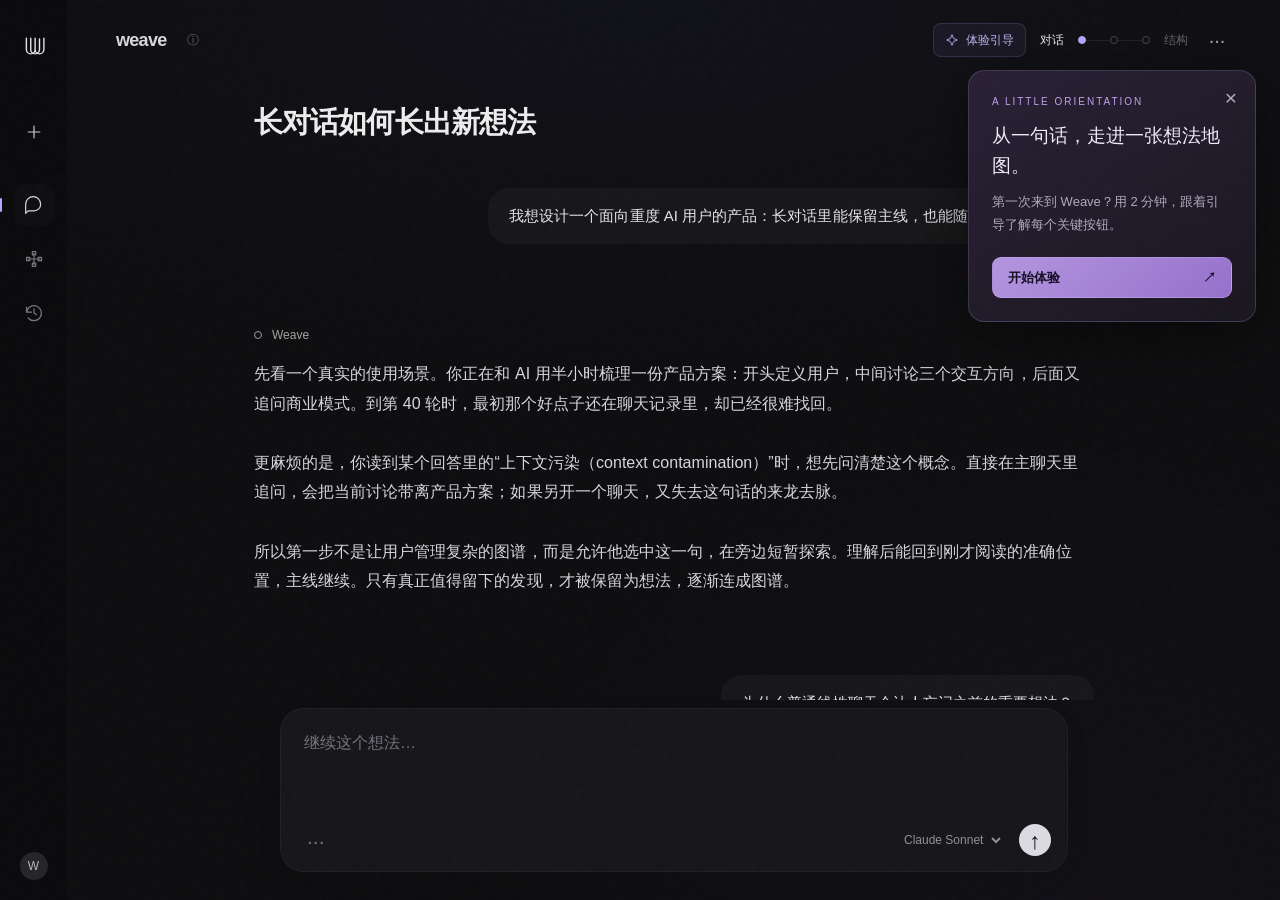
==== index.html @ 78c86c0d "Weave 静态演示：长对话 → 空间探索 → Idea Map 老师可直接在线体验引导流程；真实 Claude 对话与 CLI 执行仍需本地 node server.mjs。  Co-Authore" ====
<!doctype html>
<html lang="zh-CN">
<head>
  <meta charset="utf-8" />
  <meta name="viewport" content="width=device-width, initial-scale=1" />
  <meta name="theme-color" content="#0e0e10" />
  <title>Weave — 让想法自由展开</title>
  <link rel="stylesheet" href="weave-studio.css" />
  <link rel="stylesheet" href="weave-focus.css" />
  <link rel="stylesheet" href="weave-tour.css" />
  <script defer src="weave-v2.js"></script>
  <script defer src="chat-import.js"></script>
  <script defer src="weave-chat.js"></script>
  <script defer src="weave-studio.js"></script>
  <script defer src="weave-focus.js"></script>
  <script defer src="weave-tour.js"></script>
</head>
<body>
  <div class="shell chat-mode" id="app">
    <aside class="sidebar">
      <div class="brand">
        <div class="brand-symbol"><span class="brand-orbit orbit-a"></span><span class="brand-orbit orbit-b"></span><span class="brand-core"></span></div>
        <div><div class="brand-name">织思 <b>WEAVE</b></div><div class="brand-caption">EXPLORATION OS · PREVIEW 02</div></div>
      </div>
      <div class="sidebar-section-label">WORKSPACE <span>01 / 03</span></div>
      <button class="workspace-current" id="workspaceCurrent"><span class="workspace-glyph">✦</span><span><b>发散思维实验室</b><small>一场正在生长的探索</small></span><span class="chevron">⌄</span></button>
      <nav class="nav-list" aria-label="工作台导航">
        <button class="nav-button active" data-nav="chat"><span class="nav-glyph">☰</span><span>长对话</span><kbd>01</kbd></button>
        <button class="nav-button" data-nav="map"><span class="nav-glyph">◇</span><span>思维图谱</span><kbd>02</kbd></button>
        <button class="nav-button" data-nav="tasks"><span class="nav-glyph">◫</span><span>任务运行板</span><kbd id="taskNavCount">03</kbd></button>
        <button class="nav-button" data-nav="checkpoints"><span class="nav-glyph">◎</span><span>Checkpoint</span><kbd id="checkpointNavCount">06</kbd></button>
      </nav>
      <div class="chat-history" id="chatHistoryWrap"><div class="sidebar-section-label">最近对话 <span>LOCAL</span></div><div class="chat-thread-list" id="chatThreadList"></div></div>
      <div class="sidebar-rule"></div>
      <div class="sidebar-section-label">LIVE GROWTH <span id="growthCount">67%</span></div>
      <div class="growth-card">
        <div class="growth-top"><span>思绪生长进度</span><span class="live-dot">正在浇灌</span></div>
        <div class="tree-stage">
          <div class="tree-halo"></div>
          <svg class="growth-tree" viewBox="0 0 180 120" aria-label="任务推进时逐渐长叶的树">
            <defs><linearGradient id="trunkGrad" x1="0" y1="1" x2="1" y2="0"><stop stop-color="#7563a5"/><stop offset="1" stop-color="#c4afff"/></linearGradient><linearGradient id="waterGrad" x1="0" y1="0" x2="0" y2="1"><stop stop-color="#b9dafa"/><stop offset="1" stop-color="#6579f3"/></linearGradient></defs>
            <ellipse cx="93" cy="110" rx="65" ry="7" fill="#554275" opacity=".23"/>
            <path class="tree-trunk" d="M92 109 C91 86 91 66 91 28 M91 73 C70 67 65 57 59 45 M92 63 C112 58 120 47 125 33 M91 48 C82 43 79 34 78 25" fill="none" stroke="url(#trunkGrad)" stroke-width="3.3" stroke-linecap="round"/>
            <path class="tree-vein" d="M92 104 C93 80 89 58 91 29" fill="none" stroke="#e1d4ff" stroke-width=".7" opacity=".65"/>
            <ellipse class="tree-leaf leaf-1" cx="56" cy="44" rx="12" ry="5" transform="rotate(24 56 44)"/>
            <ellipse class="tree-leaf leaf-2" cx="70" cy="58" rx="12" ry="5" transform="rotate(-24 70 58)"/>
            <ellipse class="tree-leaf leaf-3" cx="126" cy="31" rx="12" ry="5" transform="rotate(-28 126 31)"/>
            <ellipse class="tree-leaf leaf-4" cx="111" cy="50" rx="11" ry="5" transform="rotate(26 111 50)"/>
            <ellipse class="tree-leaf leaf-5" cx="78" cy="23" rx="11" ry="5" transform="rotate(35 78 23)"/>
            <ellipse class="tree-leaf leaf-6" cx="94" cy="26" rx="10" ry="5" transform="rotate(-58 94 26)"/>
            <path class="water-drop drop-a" d="M0 -6 C3 -2 5 0 5 3 A5 5 0 1 1 -5 3 C-5 0 -3 -2 0 -6" fill="url(#waterGrad)"/>
            <path class="water-drop drop-b" d="M0 -5 C3 -1 4 1 4 3 A4 4 0 1 1 -4 3 C-4 1 -3 -1 0 -5" fill="url(#waterGrad)"/>
          </svg>
          <div class="growth-number"><strong id="growthValue">67</strong><span>%</span></div>
        </div>
        <div class="growth-bottom"><span>每完成一个阶段，思路会长出新的枝叶</span><span class="growth-glint">✧</span></div>
      </div>
      <div class="sidebar-section-label tasks-label">ACTIVE TASKS <button id="openTaskBoard">查看全部 →</button></div>
      <div class="sidebar-tasks" id="sidebarTasks"></div>
      <div class="sidebar-spacer"></div>
      <div class="connector-card" id="connectorCard"><div class="connector-icon">⌁</div><div><b id="connectorTitle">Claude Code</b><small id="connectorSubtitle">演示模式 · 未连接本地 CLI</small></div><span class="connector-light" id="connectorLight"></span></div>
      <button class="sidebar-connect" id="connectButton">连接本地 Claude Code <span>↗</span></button>
      <div class="sidebar-foot"><span class="person-avatar">L</span><span>Lin's workspace</span><span class="foot-menu">···</span></div>
    </aside>

    <main class="main-stage">
      <header class="topbar"><div class="topbar-left"><span class="topbar-crumb">WORKSPACES</span><span class="slash">/</span><span>发散思维实验室</span><span class="slash">/</span><strong>Idea Map</strong></div><div class="topbar-right"><div class="view-switch"><button class="view-button active" data-view="chat">对话</button><button class="view-button" data-view="map">图谱</button></div><span class="topbar-mode" id="topbarMode"><i></i> 演示运行</span><span class="topbar-divider"></span><button id="newExploration" class="topbar-button">＋ 新分支</button></div></header>
      <section class="stage-inner">
        <section class="chat-view" id="chatView" aria-label="原生长对话">
          <div class="chat-view-head"><div><div class="chat-overline">EXPLORATION CHAT <span class="chat-live-point"></span> <span id="chatTurnCount">0 条消息</span></div><h1 id="chatTopicTitle">长对话，从一个问题开始</h1><p>让想法先自然发生；当你需要看清脉络，再整理成 Idea Map。</p></div><button class="convert-button" id="convertChatButton">◇　整理为 Idea Map</button></div>
          <div class="chat-scroll" id="chatScroll"><div class="chat-messages" id="chatMessages"></div></div>
          <div class="chat-composer-wrap"><form class="chat-composer" id="chatComposer"><textarea id="chatInput" rows="3" placeholder="继续这个问题，或提出一个突然想到的侧问题…" spellcheck="false"></textarea><div class="chat-compose-bottom"><span class="chat-composer-hint">每一轮都会保留在这里，之后可整理成图谱</span><div class="chat-compose-controls"><select id="chatModelSelect" aria-label="聊天模型"><option value="sonnet">Claude Sonnet</option><option value="opus">Claude Opus</option><option value="haiku">Claude Haiku</option></select><select id="chatModeSelect" aria-label="聊天模式"><option value="demo">演示聊天</option><option value="real" disabled>本地 Claude Code</option></select><button id="chatSend" aria-label="发送消息">↑</button></div></div></form><div class="chat-bottom-note" id="chatBottomNote">演示聊天会显示模拟回复；连接本地服务后可使用真实 Claude Code 对话。</div></div>
        </section>
        <div class="page-heading"><div><div class="overline"><span class="overline-line"></span> PROJECT / 001　·　ACTIVE EXPLORATION</div><h1>让思路，<em>自由生长。</em></h1><p>把发散的对话长成可导航的图谱，再把每一个想法交给执行代理。</p></div><div class="heading-stat"><span class="heading-stat-number" id="headlineNodeCount">18</span><span>个想法节点<br/>持续生长中</span></div></div>
        <section class="graph-panel" aria-label="交互思维图谱">
          <div class="graph-header"><div class="graph-title-group"><div class="graph-title-icon">◇</div><div><strong>思维图谱 <span>IDEA MAP</span></strong><small id="graphMeta">18 nodes · 4 branches</small></div></div><div class="graph-tools"><button class="tool-button" id="collapseAll" title="折叠或展开所有一级分支">▤ <span>折叠全部</span></button><button class="tool-button" id="focusSelected" title="定位当前节点">⊙ <span>定位</span></button><button class="tool-button" id="fitMap" title="适配全图">⌗ <span>全图</span></button><span class="tool-separator"></span><button class="tool-button square" id="zoomOut" aria-label="缩小">−</button><span id="zoomValue" class="zoom-value">78%</span><button class="tool-button square" id="zoomIn" aria-label="放大">＋</button></div></div>
          <div class="graph-viewport" id="graphViewport"><div class="graph-ambient ambient-one"></div><div class="graph-ambient ambient-two"></div><div class="graph-world" id="graphWorld"><svg id="graphEdges" class="graph-edges"></svg><div id="graphNodes"></div></div><div class="canvas-caption"><span class="caption-mouse">↕</span> 拖动画布 · 滚轮缩放 · 点击节点聚焦 <span class="caption-break">·</span> 节点右上角可展开 / 折叠</div><div class="minimap-wrap"><div class="minimap-head">NAVIGATOR <span>◇</span></div><svg id="minimap" viewBox="0 0 176 105" aria-label="图谱小地图"></svg></div></div>
          <div class="graph-bottom"><div class="legend"><span><i class="legend-dot done"></i>已完成</span><span><i class="legend-dot running"></i>运行中</span><span><i class="legend-dot review"></i>待验收</span><span><i class="legend-dot queued"></i>待探索</span></div><button class="quiet-link" id="resetSample">重置示例 ↺</button></div>
        </section>
        <section class="execution-strip"><div class="strip-icon"><span class="strip-pulse"></span>⌁</div><div class="strip-copy"><div class="strip-kicker">ORCHESTRATION / 当前执行流</div><strong id="stripTitle">分支上下文传递方案</strong><small id="stripSubtitle">演示任务运行中 · 进度与浇灌动画同步</small></div><div class="strip-track"><span id="stripFill"></span><i class="strip-drop"></i></div><div class="strip-percent" id="stripPercent">64%</div><button id="showRunningNode" class="strip-arrow" title="定位任务节点">↗</button></section>
      </section>
    </main>

    <aside class="inspector"><div class="inspector-top"><div class="inspector-label">NODE INSPECTOR <span>✧</span></div><div class="selected-state"><span class="state-dot" id="stateDot"></span><span id="stateText">RUNNING</span></div></div><div class="inspector-heading"><div class="node-kicker" id="nodeKicker">EXECUTION / 03</div><h2 id="inspectorTitle">分支上下文传递方案</h2><p id="inspectorSummary"></p><div class="node-path" id="nodePath"></div></div><div class="inspector-tabs"><button class="tab active" data-tab="overview">概览</button><button class="tab" data-tab="logs">运行日志 <span id="logCount">0</span></button><button class="tab" data-tab="accept">Checkpoint <span id="cpCount">0</span></button></div><div class="inspector-content">
      <div class="tab-panel active" id="panel-overview"><div class="field-caption">AGENT CONTROL <span>指挥当前节点</span></div><label class="field-label" for="promptEditor">分发 Prompt</label><textarea id="promptEditor" class="prompt-editor" spellcheck="false"></textarea><div class="field-grid"><label>执行模型<select id="modelSelect"><option value="sonnet">Claude Sonnet</option><option value="opus">Claude Opus</option><option value="haiku">Claude Haiku</option></select></label><label>执行权限<select id="permissionSelect"><option value="plan">Plan · 只规划</option><option value="default">Default · 可执行</option></select></label></div><label class="mode-row">执行方式<select id="executionMode"><option value="demo">演示运行</option><option value="real" disabled>本地 Claude Code（未连接）</option></select></label><div class="action-row"><button class="primary-action" id="dispatchButton"><span>↗</span> 分发给执行代理</button><button class="secondary-action" id="cancelButton" title="停止当前任务">■</button></div><div class="run-hint" id="runHint">演示运行会生成模拟进度与日志。启动本地桥接后才会调用 CLI。</div><div class="inspector-rule"></div><div class="field-caption">BRANCH CONTROL <span>整理思路</span></div><div class="branch-actions"><button id="addBranchButton">＋ 添加子分支</button><button id="toggleBranchButton">⊞ 折叠子分支</button></div><div class="node-stats"><div><span>状态</span><b id="nodeStatus">运行中</b></div><div><span>执行模型</span><b id="nodeModel">Claude Sonnet</b></div><div><span>已用时间</span><b id="nodeElapsed">00:24</b></div></div></div>
      <div class="tab-panel" id="panel-logs"><div class="field-caption">EXECUTION LOG <span id="logsModeLabel">演示日志</span></div><div class="terminal-head"><span>● <span id="terminalTaskId">preview-session</span></span><span id="terminalStatus">RUNNING</span></div><div class="terminal" id="logList"></div><div class="process-evidence"><div><span>进程状态</span><b id="processStatus">模拟运行中</b></div><div><span>退出码</span><b id="exitCode">—</b></div><div><span>输出事件</span><b id="outputCount">0</b></div></div></div>
      <div class="tab-panel" id="panel-accept"><div class="field-caption">CHECKPOINTS <span>节点执行轨迹</span></div><div id="checkpointList" class="checkpoint-list"></div><button id="addCheckpointButton" class="add-checkpoint">＋ 记录 checkpoint</button><div class="inspector-rule"></div><div class="field-caption">ACCEPTANCE <span>人工验收</span></div><div class="accept-grid"><div><span>任务运行</span><b id="acceptRunState">—</b></div><div><span>产出记录</span><b id="acceptOutputState">—</b></div><div><span>验收结论</span><b id="acceptVerdict">待验收</b></div></div><textarea id="acceptNote" class="accept-note" placeholder="写下验收依据或需要修改的地方…"></textarea><div class="accept-actions"><button id="acceptPass">✓ 验收通过</button><button id="acceptNeedsWork">↶ 需要修改</button></div><p class="accept-disclaimer">验收由你确认；进程退出与日志仅是辅助证据。</p></div>
    </div><div class="inspector-footer"><span class="footer-spark">✧</span><span id="inspectorFooterText">选中图谱节点，查看它的上下文与执行状态。</span></div></aside>
  </div>
  <div class="dialog-backdrop" id="branchDialog" role="dialog" aria-modal="true" aria-labelledby="dialogTitle"><div class="dialog"><div class="dialog-eyebrow">NEW BRANCH <button id="closeDialog" aria-label="关闭">×</button></div><h3 id="dialogTitle">从这个想法，长出新分支</h3><p id="dialogParent"></p><label>分支标题<input id="branchTitle" maxlength="48" placeholder="例如：如何设计任务验收？" /></label><label>给执行代理的初始 Prompt<textarea id="branchPrompt" placeholder="这个分支想探索什么？也可以稍后再写。"></textarea></label><div class="dialog-actions"><button id="cancelDialog">取消</button><button id="createBranch">创建分支 ↗</button></div></div></div>
  <div class="dialog-backdrop" id="convertDialog" role="dialog" aria-modal="true" aria-labelledby="convertTitle"><div class="convert-panel"><div class="convert-topline"><span>CHAT → IDEA MAP</span><button id="closeConvert" aria-label="关闭">×</button></div><div class="convert-heading"><div><h3 id="convertTitle">把长聊天，整理成可管理的想法</h3><p>先抽出候选结构，再由你决定哪些想法进入图谱。</p></div><span id="convertTurnBadge">0 轮对话</span></div><div class="convert-steps"><div><b>01</b><span>对话来源</span></div><i></i><div><b>02</b><span>候选结构</span></div><i></i><div><b>03</b><span>人工确认</span></div></div><div class="convert-toolbar"><div><strong id="convertStats">0 个候选节点</strong><span id="convertMethod">基础规则整理</span></div><button id="aiRefineButton" disabled>✦ Claude 辅助精整</button></div><div class="convert-warning" id="convertWarning"></div><div class="candidate-list" id="candidateList"></div><div class="convert-bottom"><span>可修改标题、父节点与采纳范围。导入后仍可在图谱中折叠和继续执行。</span><div><button id="cancelConvert">返回聊天</button><button id="applyConvert">生成 Idea Map →</button></div></div></div></div>
  <div class="toast" id="toast" role="status"></div>
</body>
</html>
---- weave-studio.css ----
/* Weave — one canvas, with structure revealed progressively. */
:root{color-scheme:dark;--bg:#0e0e10;--surface:#151518;--raised:#1b1b1f;--ink:rgba(255,255,255,.92);--secondary:rgba(255,255,255,.62);--muted:rgba(255,255,255,.36);--line:rgba(255,255,255,.07);--accent:#b7a6ff;--ui:Inter,"SF Pro Display","SF Pro Text",-apple-system,BlinkMacSystemFont,"Segoe UI","PingFang SC","Microsoft YaHei",sans-serif;--ease:cubic-bezier(.2,.8,.2,1)}
*{box-sizing:border-box}html,body{margin:0;height:100%;min-width:320px}body{font:14px/1.5 var(--ui);color:var(--ink);background:var(--bg);-webkit-font-smoothing:antialiased}button,input,textarea,select{font:inherit;color:inherit}button{cursor:pointer;background:none;border:0}button:disabled{opacity:.35;cursor:not-allowed}button{transition:background .16s,color .16s,transform .16s var(--ease)}button:hover:not(:disabled){background:#ffffff07}button:focus-visible,a:focus-visible,[tabindex]:focus-visible{outline:2px solid var(--accent);outline-offset:4px}textarea:focus,input:focus,select:focus{outline:none}::selection{background:#b7a6ff30}button svg{width:20px;height:20px;display:block}::-webkit-scrollbar{width:5px}::-webkit-scrollbar-thumb{background:#ffffff1d;border-radius:10px}::-webkit-scrollbar-track{background:transparent}[hidden],#legacyUI{display:none!important}
.shell{display:flex;height:100dvh;overflow:hidden;background:radial-gradient(ellipse 65% 42% at 50% 0,rgba(100,120,255,.035),transparent),radial-gradient(ellipse 45% 55% at 82% 100%,rgba(180,100,255,.022),transparent),var(--bg)}.shell:after{content:"";position:fixed;inset:0;opacity:.018;pointer-events:none;z-index:300;background-image:url("data:image/svg+xml,%3Csvg viewBox='0 0 160 160' xmlns='http://www.w3.org/2000/svg'%3E%3Cfilter id='n'%3E%3CfeTurbulence type='fractalNoise' baseFrequency='.84' numOctaves='3' stitchTiles='stitch'/%3E%3C/filter%3E%3Cpath fill='%23fff' filter='url(%23n)' d='M0 0h160v160H0z'/%3E%3C/svg%3E")}
.sidebar{width:68px;flex:none;display:flex;align-items:center;flex-direction:column;padding:28px 0 20px;border-right:1px solid #ffffff04;z-index:60;background:#0c0c0ee8}.rail-mark{width:36px;height:36px;margin-bottom:47px;color:#e5e3eb;display:grid;place-items:center}.rail-mark svg{width:28px;height:28px}.rail-button{position:relative;width:42px;height:42px;display:grid;place-items:center;border-radius:12px;color:#77777f;margin-bottom:12px}.rail-button:hover{color:#eeeeef;transform:translateY(-1px)}.rail-button.active{color:#d9d5e4;background:#ffffff04}.rail-button.active:before{content:"";position:absolute;left:-13px;height:14px;width:2px;background:var(--accent);border-radius:2px}.rail-new{margin-bottom:31px;color:#c9c9ce}.rail-gap{flex:1}.rail-avatar{width:28px;height:28px;border-radius:50%;background:#25252a;color:#b7b7c0;font-size:12px}.rail-button[data-tip]:after{content:attr(data-tip);position:absolute;left:51px;top:8px;background:#242429;padding:6px 11px;border-radius:7px;font-size:12px;white-space:nowrap;opacity:0;visibility:hidden;transition:opacity .18s;pointer-events:none;color:#ddd}.rail-button:hover:after,.rail-button:focus-visible:after{opacity:1;visibility:visible}.map-plus{position:absolute;left:34px;top:-3px;color:var(--accent);font-size:13px;opacity:0}.map-plus.show{animation:plusOne .8s var(--ease)}@keyframes plusOne{20%,65%{opacity:1;transform:translateY(-6px)}100%{opacity:0;transform:translateY(-12px)}}
.main-stage{position:relative;flex:1;min-width:0;display:flex;flex-direction:column;transition:padding-right .32s var(--ease);overflow:hidden}.topbar{height:80px;flex:none;display:flex;align-items:center;justify-content:space-between;padding:0 48px;z-index:12}.topbar-left{display:flex;align-items:center;gap:12px;color:var(--muted);font-size:13px}.topbar-left strong{font-weight:400}.wordmark{font-size:18px;color:#d7d7de;font-weight:600;letter-spacing:-.7px}.topbar-left>strong{display:none}.topbar-right{display:flex;gap:12px;align-items:center}.semantic-control{display:flex;align-items:center;gap:12px;color:var(--muted)}.semantic-control button{font-size:12px;padding:7px 2px;color:var(--muted);border-radius:4px}.semantic-control button.active{color:var(--ink)}.semantic-track{width:72px;display:flex;justify-content:space-between;position:relative;align-items:center}.semantic-track:before{content:"";height:1px;background:#ffffff13;position:absolute;left:3px;right:3px}.semantic-track button{width:8px;height:8px;border-radius:50%;padding:0;border:1px solid #48484f;background:var(--bg);z-index:1}.semantic-track button.active{background:var(--accent);border-color:var(--accent)}.topbar-menu{color:var(--secondary);font-size:20px;width:30px;border-radius:6px}.stage-inner{flex:1;min-height:0;position:relative;display:flex;flex-direction:column}.chat-view{flex:1;min-height:0;display:none;flex-direction:column;position:relative}.chat-mode .chat-view{display:flex}.chat-view-head{width:min(840px,calc(100% - 96px));margin:24px auto 0;display:flex;align-items:center;justify-content:space-between;gap:24px;padding-bottom:28px}.chat-view-head h1{font-size:29px;letter-spacing:-.9px;font-weight:600;line-height:1.3;margin:0;max-width:640px}.chat-overline,.chat-view-head p{display:none}.convert-button{flex:none;display:flex;align-items:center;gap:8px;font-size:13px;color:var(--secondary);padding:7px 0;border-radius:5px;white-space:nowrap}.convert-button svg{width:16px;height:16px}.convert-button:hover{color:var(--ink)}.chat-scroll{flex:1;min-height:0;overflow:auto;scroll-behavior:auto}.chat-messages{width:min(840px,calc(100% - 96px));margin:0 auto;padding:18px 0 60px;display:flex;flex-direction:column;gap:43px}.chat-message{display:flex;position:relative;gap:14px;max-width:100%;transition:opacity .3s,transform .6s var(--ease)}.chat-message-body{min-width:0;flex:1}.chat-message.assistant{padding-left:0}.chat-avatar{display:none}.chat-message-meta{display:flex;align-items:center;gap:8px;font-size:12px;margin-bottom:15px;color:var(--muted)}.chat-message-meta strong{font-weight:500;color:var(--secondary)}.chat-message-meta strong:before{content:"";width:6px;height:6px;display:inline-block;margin-right:10px;border:1px solid #9b9ba4;border-radius:50%}.chat-message-meta>span{display:none}.chat-message-text{font-size:16px;line-height:1.85;white-space:pre-wrap;overflow-wrap:anywhere;color:#d7d7dd;letter-spacing:.03px}.chat-message.user{align-self:flex-end;max-width:82%;margin-bottom:3px}.chat-message.user .chat-message-text{padding:15px 21px;background:#ffffff08;border:0;border-radius:21px;color:#e4e4e9;font-size:15px;line-height:1.75}.chat-message.user .chat-message-meta{display:none}.chat-message-tools{display:flex;gap:20px;margin-top:14px;opacity:0;transition:opacity .18s}.chat-message:hover .chat-message-tools,.chat-message:focus-within .chat-message-tools{opacity:1}.chat-message-tools button{font-size:12px;color:var(--muted);padding:2px 0}.chat-message-tools button.pinned{color:var(--accent)}.chat-typing{font-size:14px;color:var(--muted)}.chat-typing i{display:inline-block;width:3px;height:3px;background:#888;margin-right:4px;border-radius:50%}.chat-composer-wrap{flex:none;width:min(788px,calc(100% - 80px));margin:0 auto;padding:8px 0 28px;position:relative}.chat-composer{border:1px solid #ffffff0b;background:#19191ce8;border-radius:24px;box-shadow:0 8px 25px #00000017;overflow:hidden}.chat-composer:focus-within{border-color:#ffffff23}.chat-composer textarea{width:100%;padding:20px 23px 4px;border:0;background:none;resize:none;min-height:78px;max-height:170px;font-size:16px;line-height:1.75}.chat-composer textarea::placeholder{color:#73737d}.chat-compose-bottom{display:flex;align-items:center;justify-content:space-between;padding:0 16px 13px 20px;min-height:40px}.chat-composer-hint{display:none}.chat-compose-controls{display:flex;gap:15px;align-items:center;margin-left:auto}.chat-compose-controls select{background:none;border:0;color:#90909b;font-size:12px;max-width:155px;padding:4px}.chat-compose-controls select option{background:#202025}.composer-options{font-size:21px;color:#72727c;padding:2px 6px;border-radius:6px}#chatSend{width:32px;height:32px;display:grid;place-items:center;background:#dcdbe2;color:#17171b;border-radius:50%;font-size:23px;padding:0}#chatSend:hover{background:white;transform:translateY(-1px)}.chat-bottom-note{display:none}.chat-bottom-note.error{display:block;color:#d5a3a3;font-size:12px;margin-top:9px}.home-mode .chat-view-head,.home-mode .chat-scroll{display:none}.empty-welcome{display:none}.home-mode .empty-welcome{display:block;width:min(740px,calc(100% - 80px));margin:clamp(55px,15vh,180px) auto 35px}.empty-welcome h1{font-size:34px;font-weight:500;letter-spacing:-1px;margin:0 0 12px}.empty-welcome p{color:var(--muted);font-size:15px;margin:0}.home-mode .chat-composer-wrap{margin-top:0}.sample-link{font-size:13px;color:var(--secondary);margin-top:20px;padding:8px 0}.chat-welcome{display:none}
.history-popover,.settings-popover{display:none;position:fixed;z-index:100;left:80px;top:135px;width:288px;max-height:65vh;overflow:auto;background:#18181cf7;border:1px solid var(--line);border-radius:14px;padding:18px;box-shadow:0 12px 40px #0003}.history-popover.show,.settings-popover.show{display:block;animation:surfaceIn .2s var(--ease)}.history-head{display:flex;justify-content:space-between;align-items:center;margin-bottom:20px;color:var(--secondary);font-size:13px}.chat-history{display:flex;flex-direction:column}.sidebar-section-label{display:none}.chat-thread-list{display:flex;flex-direction:column;gap:4px}.chat-thread{display:flex;width:100%;align-items:center;text-align:left;color:#acacb5;padding:10px;border-radius:8px;font-size:13px}.chat-thread.active{background:#ffffff06;color:#eee}.thread-name{white-space:nowrap;overflow:hidden;text-overflow:ellipsis}.thread-mark,.thread-count{display:none}.thread-rename{width:100%;background:#222228;border:1px solid var(--line);padding:10px;border-radius:7px}.settings-popover{top:auto;bottom:65px}.settings-popover label{display:block;color:var(--secondary);font-size:13px;margin:10px 0}.settings-popover select{width:100%;padding:9px;border:1px solid var(--line);border-radius:7px;background:#222226}.settings-popover p{font-size:12px;color:var(--muted);line-height:1.7}.mode-indicator{font-size:12px;color:var(--muted);background:none;padding:0;cursor:help;margin-left:8px}
.page-heading,.execution-strip,.graph-bottom,.graph-title-group,.minimap-wrap,.canvas-caption,.graph-ambient{display:none}.graph-panel{display:flex;flex:1;min-height:0;position:relative;overflow:hidden}.chat-mode .graph-panel{display:none}.graph-header{position:absolute;left:50%;bottom:28px;transform:translateX(-50%);z-index:6;display:flex;background:#18181ccf;border:1px solid #ffffff05;border-radius:14px;padding:6px 10px;backdrop-filter:blur(8px)}.graph-tools{display:flex;align-items:center;gap:7px}.tool-button{height:30px;color:var(--secondary);font-size:16px;border-radius:7px;padding:0 8px}.tool-button span{font-size:12px;margin-left:3px}.tool-separator{height:16px;width:1px;background:var(--line);margin:0 4px}.zoom-value{font-size:12px;color:var(--muted);min-width:35px;text-align:center}.graph-viewport{position:relative;flex:1;overflow:hidden;cursor:grab;background:radial-gradient(ellipse 70% 65% at 50% 45%,#7796ff05,transparent);touch-action:none}.graph-viewport.dragging{cursor:grabbing}.graph-world{position:absolute;left:0;top:0;transform-origin:0 0;will-change:transform}.graph-edges{position:absolute;inset:0;overflow:visible;pointer-events:none}.edge-base{fill:none;stroke:#ffffff19;stroke-width:1.15;transition:stroke .2s}.edge-base.selected,.edge-base.connected{stroke:#b7a6ff85}.edge-water{fill:none;stroke:#b7a6ff6b;stroke-width:1;stroke-dasharray:7 45;animation:stream 2.5s linear infinite}.graph-edges>circle{display:none}@keyframes stream{to{stroke-dashoffset:-52}}.graph-node{position:absolute;width:234px;height:44px;transform:translate(-50%,-50%);border:1px solid #ffffff09;border-radius:13px;background:#18181bd9;display:flex;align-items:center;padding:0 17px;gap:10px;cursor:pointer;transition:background .16s,border-color .16s,box-shadow .16s;box-shadow:none}.graph-node:hover{background:#202025;border-color:#ffffff1f;transform:translate(-50%,-50%) scale(1.015)}.graph-node.selected{border-color:#b7a6ff6b;background:#1b1b21;box-shadow:0 0 20px #b7a6ff07}.graph-node.root{font-weight:600;background:#1c1c20;width:244px}.node-title{white-space:nowrap;overflow:hidden;text-overflow:ellipsis;font-size:14px;font-weight:400;line-height:1.4;flex:1}.root .node-title{font-weight:600}.node-kind-dot{width:4px;height:4px;border-radius:50%;background:#73737f;flex:none}.graph-node[data-kind=QUESTION] .node-kind-dot{background:none;border:1px solid #777782;width:5px;height:5px}.graph-node[data-kind=INSIGHT] .node-kind-dot{border-radius:1px;transform:rotate(45deg);background:#aca5bf}.graph-node[data-kind=DECISION] .node-kind-dot{width:6px;border-radius:1px}.graph-node.selected .node-kind-dot{background:var(--accent)}.node-fold{width:18px;height:20px;border-radius:5px;color:#777781;font-size:13px;padding:0;flex:none;opacity:0}.graph-node:hover .node-fold,.graph-node:focus-within .node-fold,.node-fold.collapsed{opacity:1}.graph-node.task-active:after{content:"";position:absolute;inset:-3px;border:1px solid #b7a6ff25;border-top-color:#b7a6ff90;border-radius:16px;animation:taskPulse 2s ease-in-out infinite}@keyframes taskPulse{50%{opacity:.25}}
.inspector{display:none;position:fixed;right:36px;top:105px;width:350px;max-height:calc(100dvh - 145px);z-index:45;background:#18181cf7;border:1px solid var(--line);border-radius:18px;box-shadow:0 16px 42px #0002;overflow:auto}.inspector-open:not(.chat-mode) .inspector{display:flex;flex-direction:column;animation:surfaceIn .24s var(--ease)}.inspector-top{display:flex;justify-content:flex-end;padding:14px 17px 0;flex:none}.inspector-label,.selected-state,.inspector-heading,.inspector-tabs,.inspector-content,.inspector-footer{display:none}.inspector-close{font-size:21px;color:var(--muted);width:25px;height:25px;border-radius:6px}.execution-sheet{display:none;position:fixed;z-index:150;right:22px;top:22px;bottom:22px;width:410px;max-width:calc(100vw - 32px);background:#17171b;border:1px solid var(--line);border-radius:20px;box-shadow:-20px 0 80px #0004;flex-direction:column;overflow:hidden}.execution-sheet.show{display:flex;animation:surfaceIn .25s var(--ease)}.execution-head{display:flex;justify-content:space-between;padding:25px 25px 10px;font-size:18px}.execution-head button{font-size:23px;color:var(--muted)}.execution-sheet .inspector-tabs{display:flex;gap:20px;padding:10px 25px;border-bottom:1px solid var(--line)}.tab{padding:10px 0;color:var(--muted);font-size:13px}.tab.active{color:var(--ink)}.tab span{font-size:11px;margin-left:5px;color:var(--muted)}.execution-sheet .inspector-content{display:block;overflow:auto;flex:1}.tab-panel{display:none;padding:24px}.tab-panel.active{display:block}.field-caption,.run-hint,.node-stats,.inspector-rule,.branch-actions,.accept-disclaimer{display:none}.field-label{display:block;font-size:13px;color:var(--secondary);margin-bottom:10px}.prompt-editor,.accept-note{width:100%;background:#202024;border:1px solid var(--line);border-radius:11px;padding:13px;line-height:1.7;font-size:14px;min-height:135px;resize:vertical}.field-grid{display:grid;grid-template-columns:1fr 1fr;gap:12px;margin-top:18px}.field-grid label,.mode-row{font-size:12px;color:var(--secondary)}.field-grid select,.mode-row select{display:block;width:100%;background:#202024;border:1px solid var(--line);border-radius:8px;padding:9px;margin-top:7px;font-size:12px}.mode-row{display:block;margin-top:20px}.action-row{display:flex;gap:8px;margin-top:24px}.primary-action{flex:1;background:#dddbe5;color:#17171b;padding:10px;border-radius:9px;font-size:13px}.secondary-action{padding:10px 15px;border:1px solid var(--line);border-radius:9px}.terminal-head{font-size:12px;color:var(--muted);display:flex;justify-content:space-between;margin-bottom:15px}.terminal{font:12px/1.8 ui-monospace,Consolas,monospace;white-space:pre-wrap;overflow-wrap:anywhere;max-height:50vh;overflow:auto}.timestamp{color:var(--muted);margin-right:8px}.log-entry{margin-bottom:8px}.process-evidence,.accept-grid{display:flex;gap:15px;margin-top:25px;border-top:1px solid var(--line);padding-top:18px}.process-evidence span,.accept-grid span{display:block;font-size:12px;color:var(--muted)}.process-evidence b,.accept-grid b{font-size:13px;font-weight:500}.checkpoint-item{padding:14px 0;border-bottom:1px solid var(--line)}.checkpoint-item b,.checkpoint-item small,.checkpoint-item em{display:block;font-size:13px;font-weight:400}.checkpoint-item small,.checkpoint-item em{color:var(--muted);font-size:12px;margin-top:7px}.add-checkpoint{padding:14px 0;color:var(--secondary)}.empty-list{color:var(--muted);font-size:13px}.accept-note{margin-top:22px;min-height:90px}.accept-actions{display:flex;gap:10px;margin-top:15px}.accept-actions button{border:1px solid var(--line);border-radius:7px;padding:9px;font-size:12px}
.dialog-backdrop{display:none;position:fixed;inset:0;z-index:170;background:#08080ba8;backdrop-filter:blur(4px);align-items:center;justify-content:center}.dialog-backdrop.show{display:flex}.dialog{width:min(420px,calc(100vw - 32px));background:#1b1b20;border:1px solid var(--line);border-radius:18px;padding:28px}.dialog-eyebrow{display:flex;justify-content:space-between;color:var(--muted);font-size:12px}.dialog h3{font-size:22px;font-weight:500;margin:18px 0}.dialog p{color:var(--muted);font-size:13px}.dialog label{display:block;margin-top:20px;font-size:13px;color:var(--secondary)}.dialog input,.dialog textarea{display:block;width:100%;margin-top:9px;background:#25252b;border:1px solid var(--line);padding:12px;border-radius:8px}.dialog textarea{min-height:85px;resize:vertical}.dialog-actions{display:flex;gap:10px;justify-content:flex-end;margin-top:24px}.dialog-actions button{padding:9px 14px;border-radius:8px;background:#ffffff08}.dialog-actions button:last-child{background:#dddbe5;color:#17171b}.toast{position:fixed;left:50%;bottom:22px;transform:translate(-50%,10px);opacity:0;pointer-events:none;background:#25252b;border:1px solid var(--line);border-radius:9px;padding:10px 16px;z-index:200;color:#ddd;font-size:13px;transition:.2s}.toast.show{opacity:1;transform:translate(-50%,0)}
.hybrid-mode .chat-messages{transform:translateX(-65px);max-width:730px}.hybrid-mode .chat-view-head{transform:translateX(-45px);max-width:760px}.structure-note{position:absolute;left:calc(100% + 36px);top:12px;width:145px;font-size:12px;color:#a29aaa;line-height:1.6;padding-left:16px;border-left:1px solid #b7a6ff30;animation:surfaceIn .35s var(--ease)}.structure-note:before{content:"";position:absolute;left:-3px;top:5px;width:5px;height:5px;border-radius:50%;background:#b7a6ff91}.structure-note span{display:block;color:var(--muted);font-size:12px;margin-bottom:5px}.shape-overlay{position:fixed;inset:0;z-index:80;pointer-events:none}.shape-clone{position:fixed;padding:10px 16px;font-size:14px;line-height:22px;border:1px solid #b7a6ff19;border-radius:12px;background:#1c1c21;white-space:nowrap;overflow:hidden;text-overflow:ellipsis;transform-origin:0 0;color:#dedce5;will-change:transform,opacity}.shape-clone:before{content:"";display:inline-block;width:4px;height:4px;border-radius:50%;background:#b7a6ff9c;margin-right:10px;vertical-align:3px}.shape-dim .chat-message{opacity:.38}.shape-dim .chat-message.shape-source{opacity:.9}.shape-source .chat-message-text{background-image:linear-gradient(#b7a6ff38,#b7a6ff38);background-size:100% 1px;background-position:0 100%;background-repeat:no-repeat}.shape-transition .graph-panel{display:flex!important;position:absolute;inset:0;opacity:0;pointer-events:none}.shape-transition .chat-view{position:absolute;inset:0;display:flex!important}.shape-spatial .chat-view{opacity:0;transform:scale(.95);transition:opacity .8s,transform 1s var(--ease)}.shape-spatial .graph-panel{opacity:1;transition:opacity .8s}.shape-transition .graph-node,.shape-transition .edge-base,.shape-transition .edge-water,.shape-transition .graph-header{opacity:0}.shape-caption{position:fixed;left:50%;bottom:35px;transform:translateX(-50%);font-size:13px;color:var(--secondary);letter-spacing:.1px}.shape-reveal .edge-base{animation:edgeDraw .55s var(--ease) both}.shape-reveal .graph-node{animation:surfaceIn .4s var(--ease) both}@keyframes edgeDraw{from{stroke-dasharray:1000;stroke-dashoffset:1000;opacity:0}to{stroke-dasharray:1000;stroke-dashoffset:0;opacity:1}}@keyframes surfaceIn{from{opacity:0;transform:translateY(7px)}to{opacity:1;transform:translateY(0)}}.shape-reveal .graph-node{animation:nodeReveal .35s var(--ease) both}@keyframes nodeReveal{from{opacity:0}to{opacity:1}}
@media(min-width:1100px){.explore-open .main-stage{padding-right:430px}.explore-open .chat-view-head,.explore-open .chat-messages{width:calc(100% - 104px);max-width:760px}.explore-open .chat-view-head h1{font-size:27px}.explore-open .convert-button{font-size:12px}.explore-open .chat-composer-wrap{width:calc(100% - 104px)}.explore-open .semantic-control{opacity:.35}.explore-open .chat-composer{opacity:.4}}
@media(max-width:1100px){.inspector{right:24px}.hybrid-mode .chat-messages,.hybrid-mode .chat-view-head{transform:none;width:calc(100% - 120px);margin-left:36px;margin-right:84px}.structure-note{left:auto;right:-64px;width:45px;overflow:hidden;white-space:nowrap;font-size:0}.structure-note span{font-size:12px;writing-mode:vertical-rl}.chat-view-head h1{font-size:27px}.topbar{padding:0 32px}}
@media(max-width:800px){.sidebar{position:fixed;left:12px;top:14px;bottom:auto;width:auto;padding:0;border:0;background:none;flex-direction:row;gap:5px}.rail-mark,.rail-gap,.rail-avatar,.rail-button[data-tip=历史记录]{display:none}.rail-button,.rail-new{width:31px;height:32px;margin:0}.rail-button svg{width:17px;height:17px}.rail-button.active:before{display:none}.rail-button:after{display:none}.main-stage{width:100%}.topbar{height:64px;padding:0 20px;justify-content:flex-end}.topbar-left{display:none}.semantic-control{gap:7px}.semantic-control button{font-size:11px}.semantic-track{width:47px}.topbar-menu{display:none}.chat-view-head{width:calc(100% - 42px);margin-top:25px;padding-bottom:18px;align-items:flex-start}.chat-view-head h1{font-size:23px;letter-spacing:-.5px}.convert-button{font-size:12px;padding-top:5px}.chat-messages{width:calc(100% - 42px);padding-top:10px;gap:28px}.chat-message-text{font-size:15px;line-height:1.8}.chat-message.user{max-width:92%}.chat-message.user .chat-message-text{font-size:14px;padding:12px 17px}.chat-message-tools{opacity:1}.chat-composer-wrap{width:calc(100% - 28px);padding-bottom:14px}.chat-composer textarea{font-size:15px;min-height:66px;padding:15px 18px 3px}.chat-compose-bottom{padding-bottom:10px}.history-popover{left:14px;top:60px}.settings-popover{left:14px;bottom:20px}.inspector{top:90px;right:14px;width:min(350px,calc(100vw - 28px))}.graph-header{bottom:20px;padding:5px;max-width:95%}.tool-button span{display:none}.tool-button{padding:0 6px}.empty-welcome h1{font-size:27px}.empty-welcome p{font-size:14px}.hybrid-mode .chat-messages,.hybrid-mode .chat-view-head{width:calc(100% - 76px);margin-left:21px}.structure-note{right:-49px}.shape-caption{white-space:nowrap}.mode-indicator{display:none}}
@media(prefers-reduced-motion:reduce){*,*:before,*:after{scroll-behavior:auto!important;animation-duration:.01ms!important;animation-iteration-count:1!important;transition-duration:.01ms!important}}
.explore-open .chat-composer-wrap{max-width:788px}
---- weave-focus.css ----
/* Anchors and the optional floating thread. */
#exploreTooltip{display:none;position:fixed;z-index:140;background:#242429;border:1px solid #ffffff12;color:#e5e3ed;padding:8px 13px;border-radius:8px;font-size:12px;box-shadow:0 5px 20px #0002}#exploreTooltip.show{display:block;animation:surfaceIn .16s var(--ease)}.anchored-phrase{position:relative;color:inherit;border-bottom:1px solid #b7a6ff67;cursor:pointer;border-radius:2px;transition:background .18s}.anchored-phrase:hover{background:#b7a6ff0f}.anchored-phrase.active-anchor{background:#b7a6ff16;color:#e4defa}.anchored-phrase:after{content:"";display:inline-block;width:5px;height:5px;margin:0 4px 1px 6px;border:1px solid #9c91bf;border-radius:50%;transition:transform .16s}.anchored-phrase:hover:after{transform:scale(1.25)}.anchored-phrase.promoted:after{background:var(--accent);border-radius:1px;transform:rotate(45deg)}.anchored-phrase.resolved{border-bottom-color:#b7a6ff35}.anchored-phrase.anchor-flash{animation:anchorFlash .7s var(--ease)}@keyframes anchorFlash{0%,35%{background:#b7a6ff38;box-shadow:0 0 0 4px #b7a6ff12}100%{background:transparent;box-shadow:0 0 0 0 transparent}}
#explorePanel{position:fixed;z-index:42;right:28px;top:100px;bottom:40px;width:380px;display:flex;flex-direction:column;background:#141417ef;border-left:1px solid #ffffff09;border-radius:0 16px 16px 0;box-shadow:16px 20px 40px #0000000c;opacity:0;visibility:hidden;transform:translateX(14px);transition:opacity .28s var(--ease),transform .28s var(--ease),visibility .28s;pointer-events:none;overflow:hidden}.explore-open.thread-visible #explorePanel{visibility:visible;opacity:1;transform:translateX(0);pointer-events:auto}.explore-head{display:flex;align-items:center;justify-content:space-between;padding:12px 25px 16px;flex:none}.explore-kicker{font-size:13px;color:var(--secondary)}.explore-head h2{display:none}.explore-head button{font-size:22px;color:var(--muted);width:27px;height:27px;border-radius:6px}.explore-source{padding:9px 25px 22px;flex:none}.explore-source>span,.explore-source p{display:none}.explore-source blockquote{margin:0;font-size:14px;line-height:1.7;color:#a6a2b5;padding-left:13px;border-left:1px solid #b7a6ff45;max-height:120px;overflow:auto}.explore-scroll{min-height:0;flex:1;overflow:auto;padding:10px 25px 20px}.explore-messages{display:flex;flex-direction:column;gap:27px}.explore-message>span{display:block;font-size:12px;color:var(--muted);margin-bottom:10px}.explore-message p{font-size:15px;line-height:1.85;white-space:pre-wrap;overflow-wrap:anywhere;margin:0;color:#d5d5dc}.explore-message.user{align-self:flex-end;max-width:95%;padding:13px 16px;background:#ffffff05;border-radius:17px}.explore-message.user>span{display:none}.explore-message.user p{font-size:14px}.explore-wait{font-size:13px;color:var(--muted)}.explore-compose{padding:10px 22px 0}.explore-compose form{display:flex;align-items:flex-end;gap:8px;background:#1e1e23;border:1px solid #ffffff08;border-radius:16px;padding:13px}.explore-compose textarea{min-width:0;flex:1;resize:none;background:none;border:0;font-size:14px;line-height:1.7;min-height:48px;max-height:120px}.explore-compose textarea::placeholder{color:#676773}.explore-compose button{width:26px;height:26px;border-radius:50%;background:#d8d5e2;color:#17171b;font-size:19px;padding:0;flex:none}.explore-compose>p{display:none}.explore-compose>p.error{display:block;color:#d6a3a3;font-size:12px}.explore-actions{padding:17px 23px 20px;display:flex;align-items:center;justify-content:space-between;gap:12px}.explore-actions button{font-size:13px;color:var(--secondary);border-radius:7px;padding:7px 4px;white-space:nowrap}.explore-actions button:last-child{color:#d4cced}.explore-actions button:hover{color:var(--ink)}#returnCue{display:none!important}#threadStrand{position:fixed;inset:0;width:100vw;height:100vh;pointer-events:none;z-index:41;overflow:visible}#threadStrand path{fill:none;stroke:#b7a6ff74;stroke-width:1;stroke-linecap:round}#threadStrand circle{fill:#b7a6ff}.thread-kept-preview{position:fixed;z-index:180;padding:10px 17px;max-width:230px;overflow:hidden;text-overflow:ellipsis;white-space:nowrap;font-size:13px;border-radius:12px;border:1px solid #b7a6ff55;background:#1d1c23;color:#ddd8e9;pointer-events:none}
#focusInspector{padding:0 24px 24px;min-height:0}.focus-field{padding:12px 0}.focus-field>span{display:none}.focus-field h3{font-size:21px;line-height:1.5;font-weight:500;letter-spacing:-.3px;margin:0 0 12px}.focus-field p{font-size:14px;line-height:1.8;color:var(--secondary);margin:0;white-space:pre-wrap}.focus-field blockquote{font-size:13px;line-height:1.8;color:var(--muted);margin:0 0 14px;padding:0 0 0 12px;border-left:1px solid var(--line);max-height:125px;overflow:auto;white-space:pre-wrap}.focus-field button{font-size:12px;color:#aaa3be;padding:0}.idea-status{color:var(--muted);font-size:12px;margin:4px 0 20px}.idea-actions{display:flex;gap:10px;align-items:center;flex-wrap:wrap;margin-top:20px}.idea-actions button{font-size:12px;color:var(--secondary);padding:8px 10px;background:#ffffff04;border-radius:8px}.idea-actions button:first-child{color:#d7cfee}.idea-more{display:none;margin-top:12px;gap:8px}.idea-more.show{display:flex}.idea-more button{font-size:12px;color:var(--secondary);border-bottom:1px solid var(--line);padding:5px}.idea-title-input{width:100%;font-size:17px;background:#222228;border:1px solid #ffffff14;padding:9px;border-radius:7px;margin-bottom:12px}#focusMapEmpty{display:none;position:absolute;inset:0;z-index:8;align-items:center;justify-content:center;flex-direction:column;background:var(--bg);text-align:center;padding:30px}#focusMapEmpty.show{display:flex}#focusMapEmpty h2{font-size:25px;font-weight:500;letter-spacing:-.5px;margin:0 0 18px}#focusMapEmpty p{color:var(--muted);font-size:14px;max-width:370px}#focusMapEmpty button{font-size:13px;color:var(--secondary);padding:12px;margin-top:10px}.focus-map-mark{display:none}
@media(max-width:1100px){#explorePanel{top:85px;right:20px;bottom:24px;box-shadow:-35px 0 65px #0003;background:#141417fa;width:390px;border:1px solid var(--line);border-radius:16px}.explore-open .chat-message:not(:has(.active-anchor)){opacity:.65}#threadStrand{z-index:43}}
@media(max-width:800px){#explorePanel{top:78px;right:10px;bottom:14px;width:calc(100% - 20px);max-width:420px}.explore-head{padding-top:16px}.explore-open .main-stage{opacity:.4}#threadStrand{display:none}.explore-scroll{padding-left:22px;padding-right:22px}}
@media(prefers-reduced-motion:reduce){.anchored-phrase.anchor-flash{animation:none;outline:1px solid #b7a6ff80;outline-offset:3px}}
@media(max-width:800px){#threadStrand{display:none!important}}.legacy-map-view #focusMapEmpty{display:none!important}
.idea-more{flex-wrap:wrap}.idea-parent-row{display:block;width:100%;font-size:12px;color:var(--muted);margin-top:8px}.idea-parent-row select{display:block;width:100%;padding:8px;background:#222227;border:1px solid var(--line);border-radius:7px;font-size:12px;margin-top:6px}
---- weave-tour.css ----
.tour-trigger{display:flex;align-items:center;gap:7px;background:#a78bfa12;color:#c6b5f2;border:1px solid #b89bf52b;border-radius:8px;padding:7px 11px;font:inherit;font-size:12px;cursor:pointer}.tour-trigger:hover{background:#a78bfa25;color:#e2d6ff}.tour-trigger svg{width:14px;height:14px}
.tour-invite{position:fixed;z-index:210;right:24px;top:70px;width:288px;padding:23px;background:linear-gradient(145deg,#292035,#19161f);border:1px solid #bba0ed38;border-radius:16px;box-shadow:0 16px 60px #0007;color:#f0e9fa;font-family:inherit}.tour-invite[hidden],#weaveTour[hidden]{display:none}.tour-eyebrow{font-size:10px;letter-spacing:2px;color:#bda2eb;text-transform:uppercase}.tour-invite h2{font-size:19px;font-weight:500;line-height:1.6;margin:12px 0 8px}.tour-invite p{font-size:13px;color:#b2a9be;line-height:1.8;margin:0 0 20px}.tour-dismiss{position:absolute;top:10px;right:12px;border:0;background:none;color:#b8abc9;cursor:pointer;font-size:21px}.tour-primary{border:1px solid #d5b9ff55;border-radius:9px;background:linear-gradient(135deg,#b395df,#9571ca);color:#160e23;padding:10px 15px;font:inherit;font-size:13px;font-weight:600;cursor:pointer}.tour-primary:hover{filter:brightness(1.09)}.tour-primary:disabled{opacity:.55;cursor:wait}.tour-invite .tour-primary{width:100%;text-align:left;display:flex;justify-content:space-between}
#weaveTour{position:fixed;inset:0;z-index:240;pointer-events:none;font-family:inherit}.tour-shade{position:fixed;background:#07060bc2;pointer-events:auto;transition:all .3s ease}.tour-spotlight{position:fixed;border:1px solid #c5a2ffb0;border-radius:12px;box-shadow:0 0 0 4px #a680de16,0 0 32px #a680de1a;transition:all .3s ease;pointer-events:none}.tour-card{position:fixed;width:350px;max-width:calc(100vw - 24px);padding:25px;border:1px solid #c7a7f643;border-radius:17px;background:radial-gradient(ellipse at 0 0,#593d723d,transparent 80%),#211b2b;box-shadow:0 20px 80px #0009,inset 0 1px #ffffff06;color:#eee7f6;pointer-events:auto;transition:left .3s ease,top .3s ease}.tour-card:focus{outline:none}.tour-card h2{font-size:21px;font-weight:500;letter-spacing:-.5px;margin:16px 0 12px;line-height:1.4}.tour-description{font-size:13px;color:#c2b7cf;line-height:1.9}.tour-description b{font-weight:500;color:#f0e6fc}.tour-description p{margin:0 0 10px}.tour-description dl{margin:0;display:grid;grid-template-columns:auto 1fr;gap:7px 14px}.tour-description dt{color:#ecdefb}.tour-description dd{margin:0;color:#bcb0ca}.tour-footnote{font-size:11px;color:#92819f;margin-top:15px;padding-top:12px;border-top:1px solid #b596d41c;line-height:1.7}.tour-controls{display:flex;align-items:center;justify-content:space-between;margin-top:22px;gap:8px}.tour-back{border:0;background:none;font:inherit;font-size:12px;color:#bbaaca;cursor:pointer;padding:8px 0}.tour-back:disabled{opacity:0;pointer-events:none}.tour-progress{display:flex;gap:4px;margin-top:22px}.tour-progress span{height:2px;flex:1;background:#bc97e221;border-radius:2px}.tour-progress span.past{background:#bd9ce8}.tour-card button:focus-visible,.tour-trigger:focus-visible,.tour-invite button:focus-visible{outline:2px solid #dbc1ff;outline-offset:4px}.tour-step{display:flex;justify-content:space-between;padding-right:20px}.tour-count{font-size:11px;color:#a58dbd;font-variant-numeric:tabular-nums}.tour-moving .tour-card,.tour-moving .tour-shade,.tour-moving .tour-spotlight{opacity:0;pointer-events:none}.tour-transition-label{display:none;position:fixed;bottom:28px;left:50%;transform:translateX(-50%);background:#251a36ef;color:#dcc2ff;border:1px solid #b99bdd44;border-radius:30px;padding:12px 24px;font-size:13px}.tour-moving .tour-transition-label{display:block}
@media(max-width:700px){.tour-trigger{font-size:11px;padding:6px 8px}.tour-invite{right:12px;top:85px}.tour-card{padding:20px;width:330px}.tour-card h2{font-size:19px}.tour-description{font-size:12px}.tour-controls{margin-top:16px}}
@media(prefers-reduced-motion:reduce){.tour-shade,.tour-spotlight,.tour-card{transition:none}}
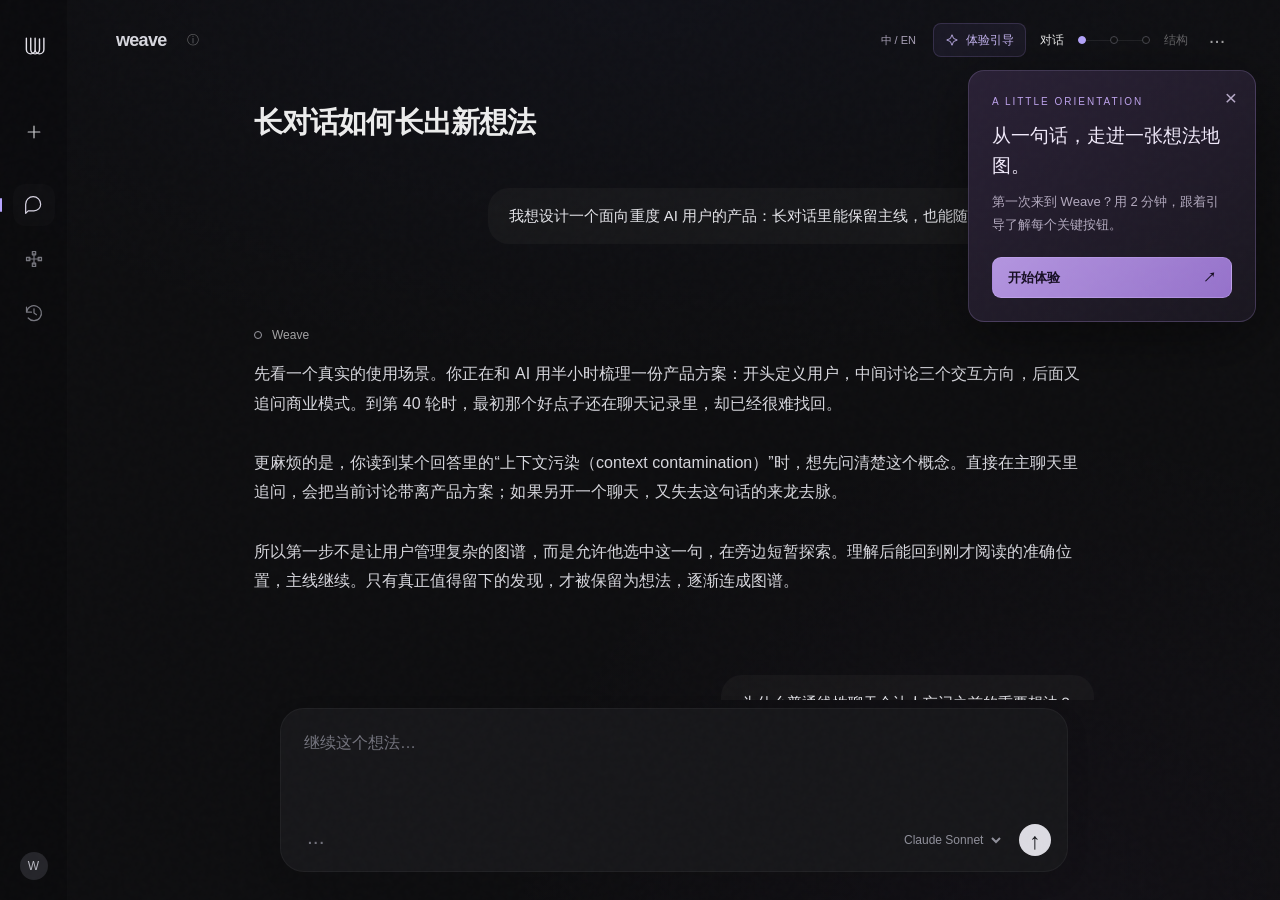
==== commit 97839d34: "加入中英双语支持：引导流程、界面文案与英文示例对话 新增 weave-i18n.js 字典与语言选择器；引导开始前可选中文/English，右上角可随时切换，选择保存在本地。英文版含完整九步引导与英文" ====
--- a/index.html
+++ b/index.html
@@ -8,6 +8,7 @@
   <link rel="stylesheet" href="weave-studio.css" />
   <link rel="stylesheet" href="weave-focus.css" />
   <link rel="stylesheet" href="weave-tour.css" />
+  <script defer src="weave-i18n.js"></script>
   <script defer src="weave-v2.js"></script>
   <script defer src="chat-import.js"></script>
   <script defer src="weave-chat.js"></script>
--- a/weave-tour.css
+++ b/weave-tour.css
@@ -3,3 +3,6 @@
 #weaveTour{position:fixed;inset:0;z-index:240;pointer-events:none;font-family:inherit}.tour-shade{position:fixed;background:#07060bc2;pointer-events:auto;transition:all .3s ease}.tour-spotlight{position:fixed;border:1px solid #c5a2ffb0;border-radius:12px;box-shadow:0 0 0 4px #a680de16,0 0 32px #a680de1a;transition:all .3s ease;pointer-events:none}.tour-card{position:fixed;width:350px;max-width:calc(100vw - 24px);padding:25px;border:1px solid #c7a7f643;border-radius:17px;background:radial-gradient(ellipse at 0 0,#593d723d,transparent 80%),#211b2b;box-shadow:0 20px 80px #0009,inset 0 1px #ffffff06;color:#eee7f6;pointer-events:auto;transition:left .3s ease,top .3s ease}.tour-card:focus{outline:none}.tour-card h2{font-size:21px;font-weight:500;letter-spacing:-.5px;margin:16px 0 12px;line-height:1.4}.tour-description{font-size:13px;color:#c2b7cf;line-height:1.9}.tour-description b{font-weight:500;color:#f0e6fc}.tour-description p{margin:0 0 10px}.tour-description dl{margin:0;display:grid;grid-template-columns:auto 1fr;gap:7px 14px}.tour-description dt{color:#ecdefb}.tour-description dd{margin:0;color:#bcb0ca}.tour-footnote{font-size:11px;color:#92819f;margin-top:15px;padding-top:12px;border-top:1px solid #b596d41c;line-height:1.7}.tour-controls{display:flex;align-items:center;justify-content:space-between;margin-top:22px;gap:8px}.tour-back{border:0;background:none;font:inherit;font-size:12px;color:#bbaaca;cursor:pointer;padding:8px 0}.tour-back:disabled{opacity:0;pointer-events:none}.tour-progress{display:flex;gap:4px;margin-top:22px}.tour-progress span{height:2px;flex:1;background:#bc97e221;border-radius:2px}.tour-progress span.past{background:#bd9ce8}.tour-card button:focus-visible,.tour-trigger:focus-visible,.tour-invite button:focus-visible{outline:2px solid #dbc1ff;outline-offset:4px}.tour-step{display:flex;justify-content:space-between;padding-right:20px}.tour-count{font-size:11px;color:#a58dbd;font-variant-numeric:tabular-nums}.tour-moving .tour-card,.tour-moving .tour-shade,.tour-moving .tour-spotlight{opacity:0;pointer-events:none}.tour-transition-label{display:none;position:fixed;bottom:28px;left:50%;transform:translateX(-50%);background:#251a36ef;color:#dcc2ff;border:1px solid #b99bdd44;border-radius:30px;padding:12px 24px;font-size:13px}.tour-moving .tour-transition-label{display:block}
 @media(max-width:700px){.tour-trigger{font-size:11px;padding:6px 8px}.tour-invite{right:12px;top:85px}.tour-card{padding:20px;width:330px}.tour-card h2{font-size:19px}.tour-description{font-size:12px}.tour-controls{margin-top:16px}}
 @media(prefers-reduced-motion:reduce){.tour-shade,.tour-spotlight,.tour-card{transition:none}}
+.language-switch{border:0;background:transparent;color:#a8a0b6;font:inherit;font-size:11px;padding:7px 5px;cursor:pointer;white-space:nowrap}.language-switch:hover{color:#dec7ff}.language-modal[hidden]{display:none}.language-modal{position:fixed;inset:0;z-index:400;background:#09070dbd;backdrop-filter:blur(9px);display:grid;place-items:center;padding:20px}.language-modal section{position:relative;width:min(440px,100%);padding:38px;border:1px solid #b699db42;border-radius:22px;background:radial-gradient(ellipse at top left,#49325e55,transparent 75%),#1c1723;box-shadow:0 30px 120px #0009;color:#ede5f7}.language-close{position:absolute;right:17px;top:12px;font-size:23px;color:#a89ab7;border:0;background:none;cursor:pointer}.language-symbol{font-size:30px;color:#d1b8f5;margin:28px 0 16px;letter-spacing:-2px}.language-symbol span{font-family:Georgia,serif;font-style:italic;color:#9472bc}.language-modal h2{font-size:25px;font-weight:500;letter-spacing:-.7px;margin:0 0 9px}.language-modal p{font-size:13px;color:#afa0be;margin:0 0 29px;line-height:1.7}.language-options{display:grid;grid-template-columns:1fr 1fr;gap:12px}.language-options button{position:relative;display:flex;flex-direction:column;align-items:flex-start;gap:8px;background:#ffffff03;border:1px solid #a28cb52c;border-radius:12px;padding:19px;color:#a79aaf;cursor:pointer;font:inherit}.language-options strong{font-weight:500;font-size:17px}.language-options small{font-size:11px}.language-options span{position:absolute;right:12px;top:14px;opacity:0;font-size:12px}.language-options button[aria-pressed=true]{border-color:#bda0e7;background:#9e74ce1a;color:#eadbf9;box-shadow:0 0 0 3px #af86da09}.language-options button[aria-pressed=true] span{opacity:1;color:#cba4ff}.language-continue{width:100%;margin-top:24px;padding:13px!important}.language-note{display:block;text-align:center;margin-top:16px;font-size:10px;color:#8e7e9d}.language-modal button:focus-visible{outline:2px solid #d0b2fa;outline-offset:4px}.tour-language{border:0;background:none;color:#c4abdF;font-size:10px;cursor:pointer;padding:0 5px}.tour-step{gap:8px}.tour-eyebrow{flex:1}.tour-count{white-space:nowrap}
+html[lang=en] .tour-card{width:388px}html[lang=en] .tour-description dl{grid-template-columns:minmax(85px,120px) 1fr;gap:9px 12px}html[lang=en] .tour-card h2{font-size:22px}html[lang=en] .tour-description{line-height:1.65}html[lang=en] .tour-footnote{line-height:1.6}html[lang=en] .explore-actions button{font-size:11px}html[lang=en] .idea-actions button{font-size:11px}html[lang=en] .inspector-tabs .tab{font-size:11px}
+@media(max-width:700px){.language-modal section{padding:27px}.language-switch{font-size:10px;padding:5px 2px}.topbar-right{gap:8px!important}html[lang=en] .tour-card{width:350px}html[lang=en] .tour-card h2{font-size:19px}html[lang=en] .tour-description dl{grid-template-columns:100px 1fr}.tour-step .tour-eyebrow{font-size:9px;letter-spacing:1px}}
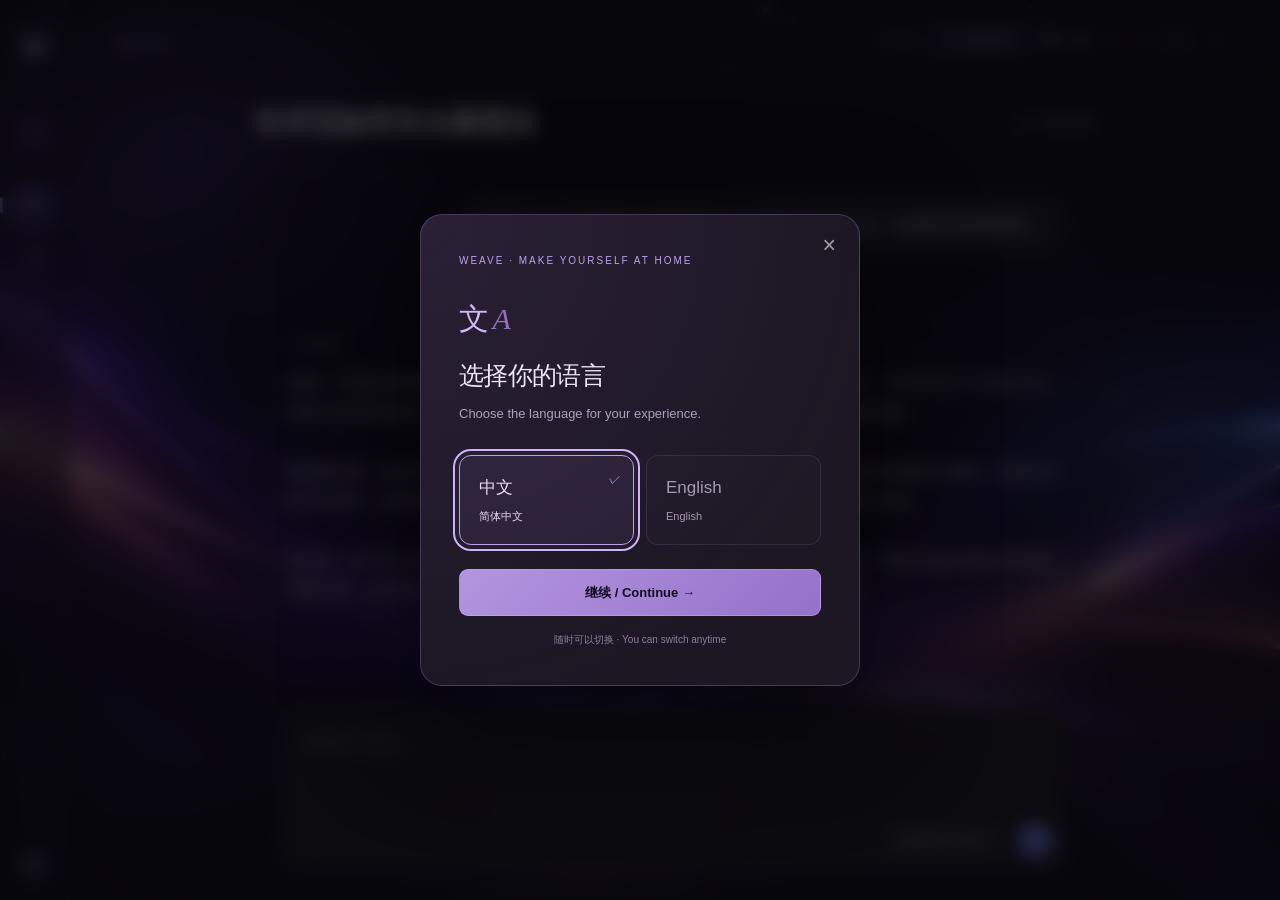
==== commit 2e8b9030: "新增首页粒子光尘背景（weave-bg） 新增 weave-bg.css / weave-bg.js 与 assets/weave-bg.png 实拍背景图，index.html 挂载 .weave-" ====
--- a/index.html
+++ b/index.html
@@ -8,6 +8,7 @@
   <link rel="stylesheet" href="weave-studio.css" />
   <link rel="stylesheet" href="weave-focus.css" />
   <link rel="stylesheet" href="weave-tour.css" />
+  <link rel="stylesheet" href="weave-bg.css" />
   <script defer src="weave-i18n.js"></script>
   <script defer src="weave-v2.js"></script>
   <script defer src="chat-import.js"></script>
@@ -15,8 +16,17 @@
   <script defer src="weave-studio.js"></script>
   <script defer src="weave-focus.js"></script>
   <script defer src="weave-tour.js"></script>
+  <script defer src="weave-bg.js"></script>
 </head>
 <body>
+  <div class="weave-bg" aria-hidden="true">
+    <div class="bg-photo"></div>
+    <div class="bg-blob blob-a"></div>
+    <div class="bg-blob blob-b"></div>
+    <div class="bg-blob blob-c"></div>
+    <div class="bg-veil"></div>
+    <canvas class="bg-particles" id="bgParticles"></canvas>
+  </div>
   <div class="shell chat-mode" id="app">
     <aside class="sidebar">
       <div class="brand">
--- a/weave-bg.css
+++ b/weave-bg.css
@@ -0,0 +1,199 @@
+@import url('https://fonts.googleapis.com/css2?family=Cormorant+Garamond:ital,wght@1,500;1,600&display=swap');
+/* Weave — 动态首页背景：极光绸缎照片 + 漂移光晕 + 粒子光尘。
+   层级：photo → blobs → veil（压暗保证可读）→ particles → shell 内容 */
+.weave-bg{position:fixed;inset:0;z-index:0;overflow:hidden;pointer-events:none;background:#0a0812;--px:0;--py:0}
+.shell{position:relative;z-index:1;background:transparent}
+
+/* 基础照片：缓慢呼吸缩放 + 色相微移，像极光在缓慢流动 */
+.weave-bg .bg-photo{position:absolute;inset:-6%;background:url("assets/weave-bg.png") center/cover no-repeat;transform-origin:58% 42%;translate:calc(var(--px)*-14px) calc(var(--py)*-10px);animation:bgKenburns 88s ease-in-out infinite alternate,bgChroma 52s ease-in-out infinite;will-change:transform,filter}
+@keyframes bgKenburns{
+  0%{transform:scale(1.06) translate3d(-1.6%,-1.1%,0) rotate(-.45deg)}
+  55%{transform:scale(1.14) translate3d(.9%,.6%,0) rotate(.2deg)}
+  100%{transform:scale(1.19) translate3d(1.9%,1.5%,0) rotate(.55deg)}
+}
+@keyframes bgChroma{
+  0%{filter:saturate(1) brightness(.95) hue-rotate(0deg)}
+  50%{filter:saturate(1.16) brightness(1.06) hue-rotate(9deg)}
+  100%{filter:saturate(.98) brightness(.94) hue-rotate(-7deg)}
+}
+
+/* 漂移光晕：与照片同色系的柔光场，screen 混合提亮 */
+.weave-bg .bg-blob{position:absolute;border-radius:50%;mix-blend-mode:screen;will-change:transform}
+.weave-bg .blob-a{width:58vmax;height:46vmax;left:-14vmax;top:-12vmax;background:radial-gradient(closest-side,rgba(128,82,255,.32),rgba(128,82,255,.09) 46%,transparent 72%);translate:calc(var(--px)*-22px) calc(var(--py)*-14px);animation:bgDriftA 61s ease-in-out infinite alternate}
+.weave-bg .blob-b{width:52vmax;height:44vmax;right:-16vmax;top:14vmax;background:radial-gradient(closest-side,rgba(74,122,255,.28),rgba(74,122,255,.08) 46%,transparent 72%);translate:calc(var(--px)*-18px) calc(var(--py)*-12px);animation:bgDriftB 74s ease-in-out infinite alternate}
+.weave-bg .blob-c{width:48vmax;height:42vmax;left:22vmax;bottom:-18vmax;background:radial-gradient(closest-side,rgba(255,142,203,.22),rgba(255,142,203,.06) 46%,transparent 72%);translate:calc(var(--px)*-26px) calc(var(--py)*-16px);animation:bgDriftC 67s ease-in-out infinite alternate}
+@keyframes bgDriftA{
+  0%{transform:translate3d(0,0,0) scale(1)}
+  100%{transform:translate3d(9vmax,6vmax,0) scale(1.22)}
+}
+@keyframes bgDriftB{
+  0%{transform:translate3d(0,0,0) scale(1.12)}
+  100%{transform:translate3d(-8vmax,7vmax,0) scale(.94)}
+}
+@keyframes bgDriftC{
+  0%{transform:translate3d(0,0,0) scale(.96) rotate(0deg)}
+  100%{transform:translate3d(7vmax,-9vmax,0) scale(1.18) rotate(8deg)}
+}
+
+/* 压暗纱：保证白字与面板可读，四周更暗形成聚焦 */
+.weave-bg .bg-veil{position:absolute;inset:0;background:
+  linear-gradient(180deg,rgba(9,7,16,.55),rgba(9,7,16,.24) 24%,rgba(9,7,16,.22) 60%,rgba(9,7,16,.66)),
+  radial-gradient(130% 95% at 50% 44%,transparent 38%,rgba(8,6,14,.46) 100%)}
+
+/* 粒子画布浮在纱之上，光尘感觉贴着界面漂浮 */
+.weave-bg .bg-particles{position:absolute;inset:0;width:100%;height:100%}
+
+/* Chat 界面：对话区磨砂玻璃层 —— 极光透过玻璃微微可见，同时保证正文可读 */
+.chat-messages{
+  background:rgba(16,13,25,.44);
+  border:1px solid rgba(255,255,255,.075);
+  border-radius:22px;
+  padding:26px 30px 38px;
+  box-shadow:0 18px 50px rgba(5,3,10,.35),inset 0 1px 0 rgba(255,255,255,.05);
+}
+@supports (backdrop-filter:blur(1px)) or (-webkit-backdrop-filter:blur(1px)){
+  .chat-messages{
+    background:rgba(16,13,25,.3);
+    backdrop-filter:blur(16px) saturate(1.25);
+    -webkit-backdrop-filter:blur(16px) saturate(1.25);
+  }
+}
+/* 玻璃层之上，用户气泡稍微提亮以保持前后层次 */
+.chat-message.user .chat-message-text{background:#ffffff12}
+
+/* 左上角 WEAVE 字标 — 艺术衬线斜体 + 极光渐变字身 */
+.wordmark{
+  font-family:'Cormorant Garamond',Georgia,'Times New Roman',serif;
+  font-style:italic;
+  font-weight:600;
+  font-size:23px;
+  letter-spacing:.04em;
+  color:#d9caff;
+  background:linear-gradient(115deg,#e6ddff 5%,#9b7bff 38%,#5f8bff 66%,#ff9ecf 95%);
+  -webkit-background-clip:text;
+  background-clip:text;
+  -webkit-text-fill-color:transparent;
+  filter:drop-shadow(0 0 14px rgba(155,123,255,.38));
+  padding-right:2px;
+}
+
+/* 侧边栏轨道 — 磨砂玻璃 + 极光渗色 */
+.sidebar{
+  background:rgba(13,10,21,.52);
+  backdrop-filter:blur(18px) saturate(1.35);
+  -webkit-backdrop-filter:blur(18px) saturate(1.35);
+  border-right:1px solid rgba(255,255,255,.07);
+  box-shadow:inset -1px 0 0 rgba(155,123,255,.06),1px 0 24px rgba(5,3,10,.35);
+}
+/* WEAVE 标志：柔光环绕 */
+.rail-mark{position:relative;border-radius:12px}
+.rail-mark:before{
+  content:"";
+  position:absolute;inset:-7px;
+  border-radius:50%;
+  background:radial-gradient(closest-side,rgba(155,123,255,.3),rgba(95,139,255,.12) 55%,transparent 75%);
+  filter:blur(2px);
+  z-index:-1;
+}
+.rail-mark svg{filter:drop-shadow(0 0 8px rgba(180,150,255,.55));transition:transform .3s var(--ease)}
+.rail-mark:hover svg{transform:scale(1.08) rotate(-4deg)}
+
+/* 轨道按钮：玻璃高亮 + 激活时的极光染色 */
+.rail-button{transition:background .2s,color .2s,transform .2s var(--ease),box-shadow .2s}
+.rail-button:hover{
+  color:#f2eefc;
+  background:rgba(255,255,255,.06);
+  box-shadow:inset 0 1px 0 rgba(255,255,255,.07),0 4px 14px rgba(5,3,10,.3);
+}
+.rail-button.active{
+  color:#efeaff;
+  background:linear-gradient(135deg,rgba(139,92,246,.26),rgba(95,139,255,.15));
+  box-shadow:inset 0 1px 0 rgba(255,255,255,.12),inset 0 0 0 1px rgba(159,123,255,.28),0 6px 18px rgba(96,70,190,.28);
+}
+.rail-button.active:before{
+  width:3px;
+  height:16px;
+  left:-13px;
+  background:linear-gradient(180deg,#c4b0ff,#7aa0ff);
+  box-shadow:0 0 10px rgba(155,123,255,.8);
+}
+.rail-new{
+  background:rgba(139,92,246,.1);
+  box-shadow:inset 0 0 0 1px rgba(139,92,246,.28);
+  color:#c4b1f2;
+}
+.rail-new:hover{
+  background:rgba(139,92,246,.2);
+  color:#eee4ff;
+  box-shadow:inset 0 0 0 1px rgba(159,123,255,.45),0 6px 16px rgba(96,70,190,.3);
+}
+/* 悬停提示：玻璃气泡 */
+.rail-button[data-tip]:after{
+  background:rgba(21,16,31,.9);
+  backdrop-filter:blur(10px);
+  -webkit-backdrop-filter:blur(10px);
+  border:1px solid rgba(255,255,255,.09);
+  box-shadow:0 8px 22px rgba(5,3,10,.45),inset 0 1px 0 rgba(255,255,255,.06);
+  border-radius:8px;
+  color:#e7e2f2;
+}
+/* 底部头像：渐变描边 */
+.rail-avatar{
+  background:linear-gradient(150deg,#2b2440,#1b1726);
+  box-shadow:inset 0 0 0 1px rgba(255,255,255,.08),0 0 0 1px rgba(155,123,255,.25),0 4px 12px rgba(5,3,10,.35);
+  color:#cfc4ea;
+}
+
+/* 对话输入区：模型下拉框 — 玻璃胶囊 + 自绘箭头 */
+.chat-compose-controls select{
+  appearance:none;
+  -webkit-appearance:none;
+  background:rgba(255,255,255,.05);
+  border:1px solid rgba(255,255,255,.1);
+  border-radius:9px;
+  color:#cfc9dd;
+  font-size:12px;
+  padding:5px 26px 5px 11px;
+  cursor:pointer;
+  background-image:url("data:image/svg+xml,%3Csvg xmlns='http://www.w3.org/2000/svg' width='9' height='6' viewBox='0 0 9 6'%3E%3Cpath d='M1 1l3.5 3.5L8 1' fill='none' stroke='%239b8fb8' stroke-width='1.4' stroke-linecap='round' stroke-linejoin='round'/%3E%3C/svg%3E");
+  background-repeat:no-repeat;
+  background-position:right 9px center;
+  box-shadow:inset 0 1px 0 rgba(255,255,255,.05);
+  transition:border-color .18s,background-color .18s,box-shadow .18s;
+}
+.chat-compose-controls select:hover{
+  border-color:rgba(159,123,255,.4);
+  background-color:rgba(255,255,255,.08);
+}
+.chat-compose-controls select:focus-visible{
+  outline:none;
+  border-color:rgba(159,123,255,.65);
+  box-shadow:0 0 0 3px rgba(139,92,246,.18),inset 0 1px 0 rgba(255,255,255,.05);
+}
+.chat-compose-controls select option{
+  background:#17131f;
+  color:#e2dcf0;
+}
+
+/* 发送按钮 — 极光渐变球 + 光晕 */
+#chatSend{
+  background:linear-gradient(135deg,#9b7bff 0%,#5f8bff 55%,#c779e0 100%);
+  color:#fff;
+  border-radius:50%;
+  font-size:17px;
+  font-weight:700;
+  box-shadow:0 4px 18px rgba(110,86,220,.45),inset 0 1px 0 rgba(255,255,255,.4);
+  transition:transform .18s var(--ease),box-shadow .18s,filter .18s;
+}
+#chatSend:hover{
+  transform:translateY(-1px);
+  filter:brightness(1.12);
+  box-shadow:0 7px 26px rgba(110,86,220,.6),inset 0 1px 0 rgba(255,255,255,.45);
+}
+#chatSend:active{transform:scale(.92)}
+#chatSend:disabled{filter:saturate(.15) brightness(.65);box-shadow:none}
+
+@media (prefers-reduced-motion:reduce){
+  .weave-bg .bg-photo,.weave-bg .bg-blob{animation:none}
+  .weave-bg .bg-photo{transform:scale(1.1)}
+}
